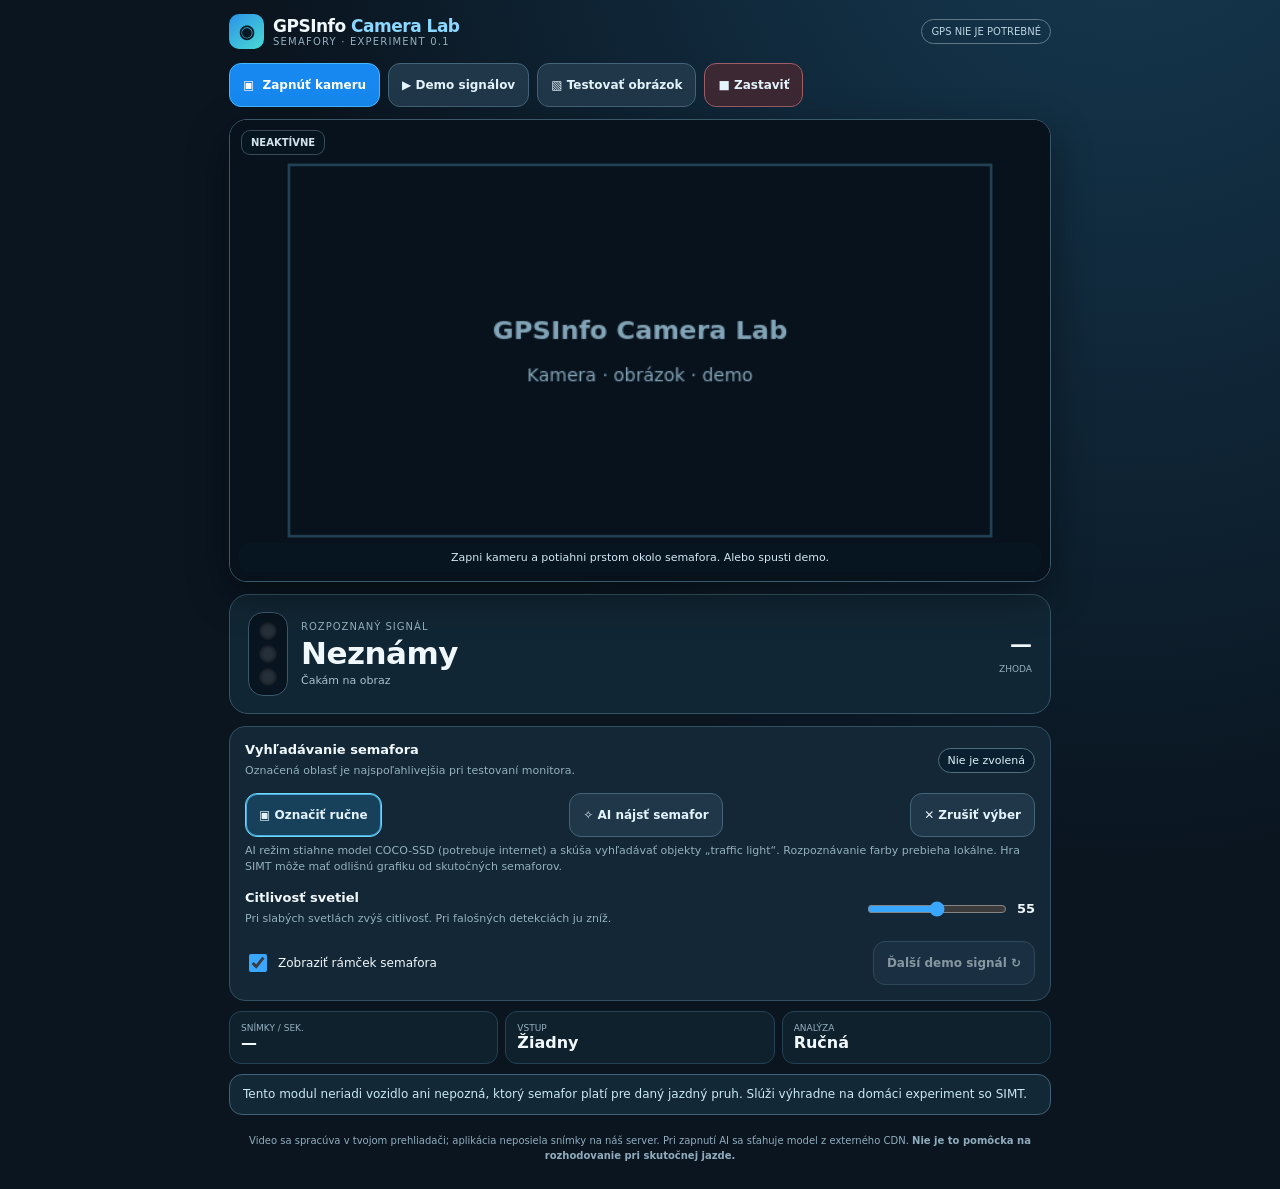
==== camera-lab.html @ 7a63425c "Add files via upload" ====
<!doctype html>
<html lang="sk">
<head>
<meta charset="utf-8">
<meta name="viewport" content="width=device-width,initial-scale=1,viewport-fit=cover">
<meta name="theme-color" content="#0a1520">
<meta name="description" content="GPSInfo Camera Lab 0.1 — experimentálne rozpoznávanie svetelných signálov zo SIMT bez GPS.">
<title>GPSInfo · Camera Lab 0.1</title>
<style>
:root{font-family:Inter,system-ui,-apple-system,"Segoe UI",Roboto,sans-serif;color-scheme:dark;--bg:#0a1520;--card:#142736;--border:#315061;--muted:#94b0be;--text:#f0f8fc;--blue:#3aa7ff;--safe:#58d29b}
*{box-sizing:border-box}body{margin:0;color:var(--text);background:radial-gradient(ellipse at 88% -25%,#173e58,transparent 55%),var(--bg)}button,select,input{font:inherit}button{cursor:pointer}button:disabled{cursor:not-allowed;opacity:.55}button:focus-visible,input:focus-visible,select:focus-visible{outline:3px solid #6cdeed;outline-offset:3px}button:active{transform:scale(.99)}[hidden]{display:none!important}
.app{max-width:850px;margin:auto;padding:14px 14px calc(26px + env(safe-area-inset-bottom))}header{display:flex;align-items:center;justify-content:space-between;gap:10px;margin-bottom:14px}.brand{display:flex;align-items:center;gap:9px}.logo{display:grid;place-items:center;width:35px;height:35px;border-radius:10px;background:linear-gradient(140deg,#2b93e9,#49dbd3);color:#031822;font-weight:1000;font-size:18px}.brand strong{font-size:17px;letter-spacing:-.5px}.brand small{display:block;color:var(--muted);font-size:10px;letter-spacing:1.2px}.tag{border-radius:50px;border:1px solid #607888;padding:6px 9px;font-size:10px;color:#b9d4df;white-space:nowrap}
.controls{display:flex;gap:8px;flex-wrap:wrap;margin-bottom:12px}.btn{border-radius:12px;padding:11px 13px;min-height:44px;color:#e3f3fb;border:1px solid #446479;background:#20374a;font-weight:700;font-size:12px}.btn.main{background:#1688ef;border-color:#43b9ff;color:white}.btn.danger{border-color:#9e5d67;background:#3c2833}.btn.active{border-color:#6cdaff;box-shadow:0 0 0 1px #4cacdf inset;background:#17405b}.btn .mark{margin-right:4px}.file-upload{display:none}
.viewport{position:relative;overflow:hidden;background:#081018;border:1px solid #3c596a;border-radius:18px;box-shadow:0 14px 40px #0006;touch-action:none;user-select:none}.viewport canvas{display:block;width:100%;height:auto;aspect-ratio:16/9;touch-action:none}.scanbadge{position:absolute;left:11px;top:10px;background:#081722c9;border:1px solid #7f9cab66;border-radius:9px;padding:6px 9px;color:#d2e3ed;font-weight:700;font-size:10px;pointer-events:none}.viewport-tip{position:absolute;bottom:9px;left:9px;right:9px;text-align:center;background:#071621d6;color:#d4e7f4;font-size:11px;padding:8px;border-radius:9px;pointer-events:none}
.signal{display:flex;align-items:center;justify-content:space-between;gap:14px;background:#112634;border:1px solid #375466;border-radius:19px;padding:17px 18px;margin:12px 0}.signal-left{display:flex;gap:13px;align-items:center;min-width:0}.signal-icon{display:flex;flex-direction:column;gap:5px;padding:9px 10px;border-radius:15px;background:#08141f;border:1px solid #3c586c}.bulb{display:block;width:18px;height:18px;border-radius:50%;background:#26303a;box-shadow:inset 0 0 4px #03070d}.bulb.red.on{background:#fe565a;box-shadow:0 0 17px #ef4545}.bulb.yellow.on{background:#ffca4a;box-shadow:0 0 17px #ffcc45}.bulb.green.on{background:#54e6a3;box-shadow:0 0 17px #43e2a3}.signal-heading{color:var(--muted);font-size:10px;text-transform:uppercase;letter-spacing:1px}.signal-name{font-weight:900;font-size:clamp(20px,5vw,31px);letter-spacing:-.5px;line-height:1.1;margin:4px 0}.signal-sub{font-size:11px;color:#a6c1cd}.confidence{min-width:75px;text-align:right;font-variant-numeric:tabular-nums}.confidence strong{font-size:22px;display:block}.confidence small{font-size:9px;color:var(--muted);text-transform:uppercase}
.settings{background:var(--card);border:1px solid var(--border);padding:15px;border-radius:16px;margin-top:11px}.row{display:flex;align-items:center;justify-content:space-between;gap:14px}.row +.row{margin-top:14px}.title{font-weight:800;font-size:13px}.hint{color:var(--muted);font-size:11px;line-height:1.45;margin:6px 0 0}.range{width:140px;accent-color:var(--blue)}.pill{display:inline-flex;align-items:center;gap:7px;border-radius:100px;padding:5px 9px;border:1px solid #516f7b;color:#dceff7;background:#0a2030;font-size:11px}.dot{width:8px;height:8px;border-radius:50%;background:#7f90a1}.dot.on{background:#66dfa7}.metrics{display:grid;grid-template-columns:repeat(3,1fr);gap:7px;margin-top:10px}.metric{background:#10212e;border:1px solid #244254;border-radius:12px;padding:11px}.metric small{font-size:9px;color:var(--muted);display:block}.metric strong{font-size:16px;font-variant-numeric:tabular-nums}
.message{background:#132837;border:1px solid #456176;border-radius:13px;padding:11px 13px;color:#c9e7f5;font-size:12px;line-height:1.45;margin-top:10px}.message.warn{border-color:#9a8262;background:#342b23;color:#ffe6b6}.message.error{border-color:#b27777;background:#422a2d;color:#ffd4d4}.footer{color:#91adbd;text-align:center;font-size:10px;margin:18px 0 0;line-height:1.5}code{background:#1b3848;padding:1px 5px;border-radius:4px}.switch{display:flex;align-items:center;gap:8px;font-size:12px}.switch input{accent-color:var(--blue);width:18px;height:18px}
@media(max-width:490px){.app{padding:10px 9px 32px}.tag{font-size:9px}.btn{padding:9px 10px;font-size:11px;flex:1 1 auto}.controls{gap:6px}.signal{padding:13px}.signal-icon{gap:4px;padding:8px}.bulb{width:16px;height:16px}.confidence{min-width:57px}.confidence strong{font-size:20px}.metrics{gap:5px}.metric{padding:9px}.metric strong{font-size:14px}}
</style>
</head>
<body>
<main class="app">
<header><div class="brand"><span class="logo">◉</span><div><strong>GPSInfo <span style="color:#8bd7ff">Camera Lab</span></strong><small>SEMAFORY · EXPERIMENT 0.1</small></div></div><span class="tag">GPS NIE JE POTREBNÉ</span></header>
<div class="controls" aria-label="Zdroj obrazu">
<button class="btn main" id="startCam" type="button"><span class="mark">▣</span> Zapnúť kameru</button>
<button class="btn" id="demoBtn" type="button">▶ Demo signálov</button>
<button class="btn" id="openImage" type="button">▧ Testovať obrázok</button>
<input id="fileInput" class="file-upload" type="file" accept="image/png,image/jpeg,image/webp" aria-label="Vybrať obrázok zo SIMT">
<button class="btn danger" id="stopBtn" type="button">■ Zastaviť</button>
</div>
<div class="viewport" id="view"><canvas id="frame" width="640" height="360" aria-label="Obraz s označenou oblasťou semafora"></canvas><div class="scanbadge" id="sourceLabel">NEAKTÍVNE</div><div class="viewport-tip" id="viewportTip">Zapni kameru a potiahni prstom okolo semafora. Alebo spusti demo.</div></div>
<video id="video" autoplay playsinline muted hidden></video>
<canvas id="raw" width="640" height="360" hidden></canvas>
<div class="signal" role="status" aria-live="polite"><div class="signal-left"><div class="signal-icon" aria-hidden="true"><span class="bulb red" id="lampRed"></span><span class="bulb yellow" id="lampYellow"></span><span class="bulb green" id="lampGreen"></span></div><div><div class="signal-heading">Rozpoznaný signál</div><div class="signal-name" id="signalName">Neznámy</div><div class="signal-sub" id="signalDetail">Čakám na obraz</div></div></div><div class="confidence"><strong id="confidence">—</strong><small>zhoda</small></div></div>
<div class="settings">
<div class="row"><div><div class="title">Vyhľadávanie semafora</div><div class="hint">Označená oblasť je najspoľahlivejšia pri testovaní monitora.</div></div><span class="pill" id="roiIndicator">Nie je zvolená</span></div>
<div class="row" style="flex-wrap:wrap"><button class="btn active" type="button" id="manualBtn">▣ Označiť ručne</button><button class="btn" type="button" id="autoBtn">✧ AI nájsť semafor</button><button class="btn" type="button" id="clearBtn">✕ Zrušiť výber</button></div>
<p class="hint">AI režim stiahne model COCO-SSD (potrebuje internet) a skúša vyhľadávať objekty „traffic light“. Rozpoznávanie farby prebieha lokálne. Hra SIMT môže mať odlišnú grafiku od skutočných semaforov.</p>
<div class="row" style="margin-top:15px"><div><div class="title">Citlivosť svetiel</div><div class="hint">Pri slabých svetlách zvýš citlivosť. Pri falošných detekciách ju zníž.</div></div><div style="display:flex;align-items:center;gap:8px"><input class="range" id="sensitivity" type="range" min="20" max="90" step="5" value="55"><strong id="sensitivityValue" style="font-size:13px">55</strong></div></div>
<div class="row"><label class="switch"><input type="checkbox" id="showOverlay" checked> Zobraziť rámček semafora</label><button class="btn" id="demoNext" type="button" disabled>Ďalší demo signál ↻</button></div>
</div>
<div class="metrics"><div class="metric"><small>SNÍMKY / SEK.</small><strong id="fps">—</strong></div><div class="metric"><small>VSTUP</small><strong id="inputMode">Žiadny</strong></div><div class="metric"><small>ANALÝZA</small><strong id="analysisMode">Ručná</strong></div></div>
<div class="message" id="message" role="status">Tento modul neriadi vozidlo ani nepozná, ktorý semafor platí pre daný jazdný pruh. Slúži výhradne na domáci experiment so SIMT.</div>
<div class="footer">Video sa spracúva v tvojom prehliadači; aplikácia neposiela snímky na náš server. Pri zapnutí AI sa sťahuje model z externého CDN. <strong>Nie je to pomôcka na rozhodovanie pri skutočnej jazde.</strong></div>
</main>
<script>
'use strict';
// GPSInfo Camera Lab 0.1.0 — experiment bez GPS, zvukových a jazdných pokynov.
// Všetka analýza pixelov sa vykonáva na tomto zariadení.
const $=id=>document.getElementById(id),W=640,H=360;
const canvas=$('frame'),ctx=canvas.getContext('2d',{willReadFrequently:false});
const raw=$('raw'),rawCtx=raw.getContext('2d',{willReadFrequently:true});
const state={source:'off',stream:null,image:null,mode:'manual',roi:null,drag:null,sensitivity:55,overlay:true,signal:'unknown',conf:0,candidateHistory:[],lastFrame:0,frames:0,fpsTime:0,fps:0,demoIndex:0,demoSince:0,lastAi:0,aiBusy:false,model:null,aiLoading:false,aiMisses:0};
const colors={red:'#ff5d66',yellow:'#ffd15a',green:'#59e6a1',unknown:'#a1b6c6'};
function alertMsg(message,type='normal'){$('message').textContent=message;$('message').className='message '+(type==='normal'?'':type);}
function clamp(n,a,b){return Math.max(a,Math.min(b,n));}
function normalizedRect(r){const x=clamp(r.x,0,1),y=clamp(r.y,0,1);return {x,y,w:clamp(r.w,0,1-x),h:clamp(r.h,0,1-y)};}
function resetSignal(){state.signal='unknown';state.conf=0;state.candidateHistory=[];renderSignal('unknown',0,'Čakám na stabilný signál');}
function renderSignal(value,confidence,detail){const names={red:'ČERVENÁ',yellow:'ŽLTÁ',green:'ZELENÁ',unknown:'Neznámy'}; $('signalName').textContent=names[value];$('signalName').style.color=colors[value];$('confidence').textContent=value==='unknown'?'—':Math.round(confidence*100)+' %';$('signalDetail').textContent=detail;for(const c of ['Red','Yellow','Green'])$('lamp'+c).classList.toggle('on',c.toLowerCase()===value);}
function setRoi(roi){state.roi=roi?normalizedRect(roi):null;state.candidateHistory=[];$('roiIndicator').textContent=state.roi?'Oblasť vybraná':'Nie je zvolená';if(!state.roi)resetSignal();}
function setMode(mode){state.mode=mode;$('manualBtn').classList.toggle('active',mode==='manual');$('autoBtn').classList.toggle('active',mode==='auto');$('analysisMode').textContent=mode==='auto'?'AI + farba':'Ručná';}
function stopMedia(){if(state.stream){for(const t of state.stream.getTracks())t.stop();state.stream=null;}const v=$('video');v.pause();v.srcObject=null;state.image?.close?.();state.image=null;}
function stopAll(){stopMedia();state.source='off';state.lastFrame=0;$('inputMode').textContent='Žiadny';$('sourceLabel').textContent='NEAKTÍVNE';$('demoNext').disabled=true;$('viewportTip').hidden=false;rawCtx.clearRect(0,0,W,H);ctx.clearRect(0,0,W,H);drawIdle();resetSignal();alertMsg('Kamera je vypnutá. Môžeš spustiť demo, vybrať obrázok alebo zapnúť kameru.');}
function drawIdle(){ctx.fillStyle='#08121c';ctx.fillRect(0,0,W,H);ctx.strokeStyle='#234155';ctx.lineWidth=2;ctx.strokeRect(46,35,W-92,H-70);ctx.fillStyle='#83a5b8';ctx.font='bold 20px system-ui';ctx.textAlign='center';ctx.fillText('GPSInfo Camera Lab',W/2,H/2-9);ctx.font='14px system-ui';ctx.fillText('Kamera · obrázok · demo',W/2,H/2+24);ctx.textAlign='start';}
async function startCamera(){stopMedia();state.source='off';resetSignal();if(!navigator.mediaDevices?.getUserMedia){alertMsg('Kamera vyžaduje zabezpečenú HTTPS stránku v podporovanom prehliadači.','error');return;}alertMsg('Žiadam o prístup k zadnej kamere…');try{const stream=await navigator.mediaDevices.getUserMedia({audio:false,video:{facingMode:{ideal:'environment'},width:{ideal:1280},height:{ideal:720},frameRate:{ideal:20,max:30}}});state.stream=stream;const v=$('video');v.srcObject=stream;await v.play();state.source='camera';state.lastFrame=0;$('sourceLabel').textContent='ŽIVÁ KAMERA';$('inputMode').textContent='Kamera';$('demoNext').disabled=true;$('viewportTip').hidden=false;alertMsg('Kamera beží. Potiahni prstom po obraze a označ celý semafor. Pre automatiku stlač „AI nájsť semafor“.');}catch(err){stopMedia();state.source='off';const e=err?.name||'';alertMsg(e==='NotAllowedError'?'Prístup ku kamere bol zamietnutý. Povoľ ho v Chrome.':e==='NotFoundError'?'Kamera sa nenašla.':`Kameru sa nepodarilo zapnúť: ${err?.message||e}`,'error');}}
function startDemo(){stopMedia();state.source='demo';state.demoIndex=0;state.demoSince=performance.now();state.lastFrame=0;$('sourceLabel').textContent='DEMO · SIMULÁCIA';$('inputMode').textContent='Demo';$('demoNext').disabled=false;$('viewportTip').hidden=true;setMode('manual');setRoi({x:297/W,y:85/H,w:65/W,h:160/H});alertMsg('Demo strieda červenú, žltú a zelenú. Toto nie je video zo SIMT – najprv tým overíme algoritmus.');}
function demoNext(){state.demoIndex=(state.demoIndex+1)%3;state.demoSince=performance.now();state.candidateHistory=[];}
function drawDemoScene(g,t){const grad=g.createLinearGradient(0,0,0,H);grad.addColorStop(0,'#28394f');grad.addColorStop(1,'#111e2b');g.fillStyle=grad;g.fillRect(0,0,W,H);
 g.fillStyle='#303c48';g.fillRect(0,240,W,120);g.fillStyle='#19232d';g.fillRect(0,257,W,103);g.fillStyle='#777f88';for(let x=0;x<W;x+=120)g.fillRect(x,304,62,3);
 for(const [x,y,w,h] of [[22,100,100,142],[133,70,72,175],[439,85,80,167],[536,114,80,138]]){g.fillStyle='#1b2b39';g.fillRect(x,y,w,h);g.fillStyle='#4d6173';for(let xx=x+13;xx<x+w-7;xx+=24)for(let yy=y+18;yy<y+h-9;yy+=28)g.fillRect(xx,yy,11,12);}
 g.fillStyle='#5a6977';g.fillRect(328,235,7,61);g.fillStyle='#121921';g.fillRect(296,82,67,160);g.fillStyle='#36414d';g.fillRect(301,88,57,150);g.fillStyle='#10161d';g.fillRect(306,93,47,141);g.strokeStyle='#7e8c9b';g.lineWidth=2;g.strokeRect(298,85,63,157);
 const selected=['red','yellow','green'][state.demoIndex];const lamps=[['red',111,'#ff414b'],['yellow',160,'#ffcd42'],['green',211,'#3be68b']];
 for(const [c,y,color] of lamps){g.beginPath();g.arc(329,y,20,0,Math.PI*2);g.fillStyle='#0c1419';g.fill();g.beginPath();g.arc(329,y,14,0,Math.PI*2);g.fillStyle=c===selected?color:'#27313a';g.fill();if(c===selected){g.shadowColor=color;g.shadowBlur=22;g.beginPath();g.arc(329,y,9,0,Math.PI*2);g.fillStyle=color;g.fill();g.shadowBlur=0;}}
 g.textAlign='left';g.font='bold 13px system-ui';g.fillStyle='#b5d2e4';g.fillText('VIRTUÁLNA KRIŽOVATKA · TEST',18,28);g.font='12px system-ui';g.fillStyle='#acc0d1';g.fillText('ČERVENÁ → ŽLTÁ → ZELENÁ',18,49);}
function drawCover(g,src,sw,sh){const scale=Math.max(W/sw,H/sh),cropW=W/scale,cropH=H/scale;g.drawImage(src,(sw-cropW)/2,(sh-cropH)/2,cropW,cropH,0,0,W,H);}
function frameSource(now){rawCtx.clearRect(0,0,W,H);if(state.source==='demo'){if(now-state.demoSince>=3400)demoNext();drawDemoScene(rawCtx,now);return true;}if(state.source==='camera'){const v=$('video');if(v.readyState<2||!v.videoWidth)return false;drawCover(rawCtx,v,v.videoWidth,v.videoHeight);return true;}if(state.source==='image'&&state.image){drawCover(rawCtx,state.image,state.image.width,state.image.height);return true;}return false;}
// Pure image-signal classifier. Results are experimental: it does NOT identify which lane owns a signal.
function analyzeTrafficLight(imageData,rect,sensitivity=55){if(!rect)return {signal:'unknown',confidence:0,scores:[0,0,0],reason:'Bez oblasti'};const w=imageData.width,h=imageData.height,d=imageData.data;
 const x0=clamp(Math.round(rect.x*w),0,w-1),y0=clamp(Math.round(rect.y*h),0,h-1),x1=clamp(Math.round((rect.x+rect.w)*w),x0+1,w),y1=clamp(Math.round((rect.y+rect.h)*h),y0+1,h);
 const rw=x1-x0,rh=y1-y0;if(rw<10||rh<20)return {signal:'unknown',confidence:0,scores:[0,0,0],reason:'Príliš malý výber'};
 const minBright=clamp(158-(sensitivity-55)*.9,100,200),scores=[0,0,0];
 // Vertical position serves as weak evidence: top red, middle amber, bottom green.
 for(let y=y0;y<y1;y+=1){const yy=(y-y0)/rh;for(let x=x0;x<x1;x+=1){const xx=(x-x0)/rw;if(xx<.12||xx>.88)continue;const j=(y*w+x)*4,r=d[j],g=d[j+1],b=d[j+2],max=Math.max(r,g,b),min=Math.min(r,g,b);if(max<minBright||max-min<50)continue;
 const isRed=r>g*1.44&&r>b*1.45&&r>minBright;
 const isYellow=r>minBright&&g>minBright*.69&&r>b*1.5&&g>b*1.45&&r>g*.88;
 const isGreen=g>minBright*.8&&g>r*1.24&&g>b*1.14;
 if(isRed&&yy<.46)scores[0]+=1;
 else if(isYellow&&yy>.20&&yy<.79)scores[1]+=1;
 else if(isGreen&&yy>.51)scores[2]+=1;
 }}
 const ordered=scores.map((n,i)=>({n,i})).sort((a,b)=>b.n-a.n),first=ordered[0],other=ordered[1];
 const minHits=Math.max(7,Math.floor(rw*rh*.0014));
 if(first.n<minHits||first.n<other.n*1.25+3)return {signal:'unknown',confidence:0,scores,reason:'Nedostatočne jasný signál'};
 const strength=clamp(first.n/(Math.max(16,rw*rh*.028)),0,1),margin=clamp((first.n-other.n)/Math.max(1,first.n),0,1);
 const confidence=clamp(.28+.4*strength+.32*margin,.3,.99);
 return {signal:['red','yellow','green'][first.i],confidence,scores,reason:'Farebné pixely v polohe svetla'};
}
function stableSignal(result){state.candidateHistory.push(result.signal);if(state.candidateHistory.length>5)state.candidateHistory.shift();const counts={red:0,yellow:0,green:0,unknown:0};for(const s of state.candidateHistory)counts[s]++;const winner=Object.entries(counts).sort((a,b)=>b[1]-a[1])[0];if(winner[0]!=='unknown'&&winner[1]>=3){state.signal=winner[0];state.conf=result.signal===state.signal?result.confidence:Math.max(.45,state.conf*.9);return {value:state.signal,confidence:state.conf,detail:'Stabilné meranie · '+winner[1]+'/'+state.candidateHistory.length+' snímok'};}if(counts.unknown>=3||state.candidateHistory.length>=5){state.signal='unknown';return {value:'unknown',confidence:0,detail:result.reason};}return {value:'unknown',confidence:0,detail:'Overujem signál…'};}
function drawOutline(){if(!state.overlay)return;const r=state.drag?state.drag:state.roi;if(!r)return;const rect=normalizedRect(r);if(rect.w<.001||rect.h<.001)return;ctx.save();ctx.lineWidth=3;ctx.strokeStyle=state.mode==='auto'?'#f5c66d':'#52caff';ctx.setLineDash([10,6]);ctx.strokeRect(rect.x*W,rect.y*H,rect.w*W,rect.h*H);ctx.fillStyle='#2dbbff18';ctx.fillRect(rect.x*W,rect.y*H,rect.w*W,rect.h*H);ctx.setLineDash([]);ctx.font='bold 12px system-ui';ctx.fillStyle='#e0f5ff';ctx.fillText(state.mode==='auto'?'AI SEMAFOR':'VYBRANÝ SEMAFOR',rect.x*W+4,Math.max(15,rect.y*H-8));ctx.restore();}
function updateFps(now){state.frames++;if(!state.fpsTime)state.fpsTime=now;if(now-state.fpsTime>1500){state.fps=state.frames*1000/(now-state.fpsTime);$('fps').textContent=state.fps.toFixed(1);state.frames=0;state.fpsTime=now;}}
function tick(now){requestAnimationFrame(tick);if(now-state.lastFrame<210)return;state.lastFrame=now;
 if(!frameSource(now))return;ctx.clearRect(0,0,W,H);ctx.drawImage(raw,0,0,W,H);
 if(state.source==='camera'||state.source==='image'||state.source==='demo'){
 if(state.mode==='auto'&&state.model&&!state.aiBusy&&state.source!=='demo'&&now-state.lastAi>1700)runAi(now);
 if(state.roi){const im=rawCtx.getImageData(0,0,W,H),result=analyzeTrafficLight(im,state.roi,state.sensitivity),st=stableSignal(result);renderSignal(st.value,st.confidence,st.detail);}else renderSignal('unknown',0,'Potiahni prstom okolo semafora');
 drawOutline();updateFps(now);
 }}
function pointerPos(event){const bound=canvas.getBoundingClientRect();return {x:clamp((event.clientX-bound.left)/bound.width,0,1),y:clamp((event.clientY-bound.top)/bound.height,0,1)};}
canvas.addEventListener('pointerdown',e=>{if(state.source==='off')return;setMode('manual');const p=pointerPos(e);state.drag={x:p.x,y:p.y,w:0,h:0};canvas.setPointerCapture(e.pointerId);});
canvas.addEventListener('pointermove',e=>{if(!state.drag)return;const p=pointerPos(e),anchor=state.drag._anchor||{x:state.drag.x,y:state.drag.y};state.drag={x:Math.min(anchor.x,p.x),y:Math.min(anchor.y,p.y),w:Math.abs(p.x-anchor.x),h:Math.abs(p.y-anchor.y),_anchor:anchor};});
canvas.addEventListener('pointerup',e=>{if(!state.drag)return;const p=pointerPos(e),a=state.drag._anchor||{x:state.drag.x,y:state.drag.y},rect={x:Math.min(a.x,p.x),y:Math.min(a.y,p.y),w:Math.abs(p.x-a.x),h:Math.abs(p.y-a.y)};state.drag=null;if(rect.w<.02||rect.h<.04){alertMsg('Označ celý semafor potiahnutím prsta – nie iba ťuknutím.','warn');return;}setRoi(rect);$('viewportTip').hidden=true;alertMsg('Oblasť semafora je vybraná. Rozpoznávam farbu a overujem ju na viacerých snímkach.');});
canvas.addEventListener('pointercancel',()=>state.drag=null);
function loadScript(src){return new Promise((resolve,reject)=>{const el=document.createElement('script');el.src=src;el.async=true;el.onload=resolve;el.onerror=()=>reject(new Error('Nedostupná knižnica: '+src));document.head.append(el);});}
async function enableAi(){if(state.source==='off'){alertMsg('Najprv zapni kameru alebo načítaj obrázok.','warn');return;}if(state.source==='demo'){alertMsg('V syntetickom deme testuj ručný výber. AI je určená pre kameru a obrázky.','warn');return;}setMode('auto');if(state.model){alertMsg('AI je aktívna. Hľadám semafor v obraze…');return;}if(state.aiLoading)return;state.aiLoading=true;$('autoBtn').disabled=true;alertMsg('Sťahujem AI model (vyžaduje internet). Prvé načítanie môže trvať dlhšie…');try{if(!window.tf)await loadScript('https://cdn.jsdelivr.net/npm/@tensorflow/tfjs@4.22.0/dist/tf.min.js');if(!window.cocoSsd)await loadScript('https://cdn.jsdelivr.net/npm/@tensorflow-models/coco-ssd@2.2.3/dist/coco-ssd.min.js');await tf.ready();state.model=await cocoSsd.load({base:'lite_mobilenet_v2'});state.aiMisses=0;state.lastAi=0;alertMsg('AI model je pripravený. Detekcia semafora nemusí pri hre SIMT fungovať; vtedy ho označ ručne.');}catch(err){setMode('manual');alertMsg('AI model sa nepodarilo načítať: '+err.message+'. Ručné označenie funguje aj bez neho.','warn');}finally{state.aiLoading=false;$('autoBtn').disabled=false;}}
async function runAi(now){state.lastAi=now;if(state.aiBusy||!state.model)return;state.aiBusy=true;try{const results=await state.model.detect(raw,8,.35);if(state.mode!=='auto')return;const objects=results.filter(v=>v.class==='traffic light').sort((a,b)=>b.score-a.score);if(objects.length){const b=objects[0].bbox;setRoi({x:clamp((b[0]-b[2]*.08)/W,0,1),y:clamp((b[1]-b[3]*.06)/H,0,1),w:clamp(b[2]*1.16/W,.02,1),h:clamp(b[3]*1.12/H,.03,1)});state.aiMisses=0;$('viewportTip').hidden=true;}else{state.aiMisses++;if(state.aiMisses>=3){setRoi(null);$('viewportTip').textContent='AI semafor nezachytila. Potiahni prstom okolo neho.';$('viewportTip').hidden=false;}}}catch(err){console.warn('AI detection:',err);alertMsg('Rozpoznávanie modelom zlyhalo: '+err.message,'warn');setMode('manual');}finally{state.aiBusy=false;}}
$('startCam').addEventListener('click',startCamera);
$('demoBtn').addEventListener('click',startDemo);
$('stopBtn').addEventListener('click',stopAll);
$('demoNext').addEventListener('click',demoNext);
$('openImage').addEventListener('click',()=>$('fileInput').click());
$('fileInput').addEventListener('change',async e=>{const f=e.target.files?.[0];e.target.value='';if(!f)return;if(f.size>12*1024*1024){alertMsg('Obrázok musí mať maximálne 12 MB.','warn');return;}try{const img=await createImageBitmap(f);stopMedia();state.image=img;state.source='image';state.lastFrame=0;$('sourceLabel').textContent='OBRÁZOK ZO SÚBORU';$('inputMode').textContent='Obrázok';$('demoNext').disabled=true;$('viewportTip').hidden=false;setRoi(null);alertMsg('Obrázok je načítaný. Potiahni prstom okolo semafora.');}catch(err){alertMsg('Obrázok sa nepodarilo otvoriť: '+err.message,'error');}});
$('manualBtn').addEventListener('click',()=>{setMode('manual');alertMsg('Ručný režim. V obraze vyznač semafor potiahnutím prsta.');});
$('autoBtn').addEventListener('click',enableAi);
$('clearBtn').addEventListener('click',()=>{setMode('manual');setRoi(null);$('viewportTip').hidden=false;alertMsg('Výber zrušený. Označ ďalší semafor.');});
$('sensitivity').addEventListener('input',e=>{state.sensitivity=Number(e.target.value);$('sensitivityValue').textContent=String(state.sensitivity);state.candidateHistory=[];});
$('showOverlay').addEventListener('change',e=>state.overlay=e.target.checked);
document.addEventListener('visibilitychange',()=>{if(document.hidden&&state.source==='camera')renderSignal('unknown',0,'Obraz na pozadí nemusí byť dostupný');});
window.addEventListener('pagehide',stopMedia);
drawIdle();requestAnimationFrame(tick);
// Exposed only for locally reproducible regression tests; no data leaves this page.
window.CameraLabTest={analyzeTrafficLight,stableSignal,drawDemoScene,get state(){return state;}};
</script>
</body>
</html>
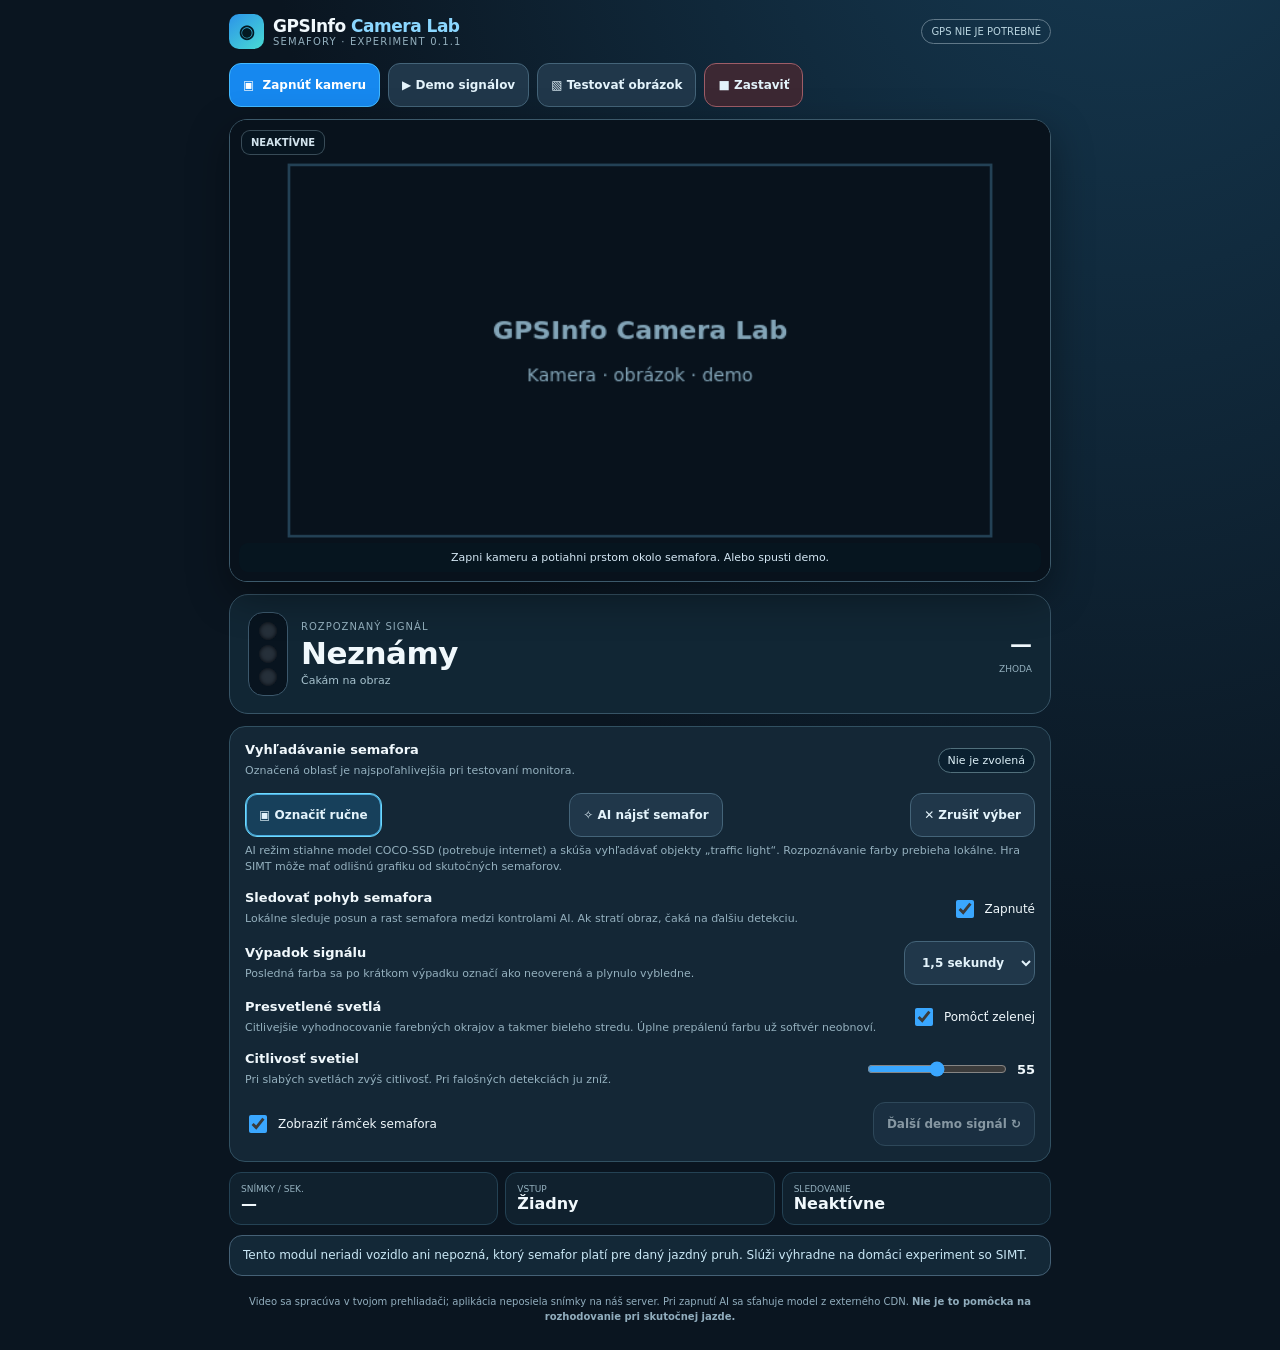
==== commit 5b808f8d: "Add files via upload" ====
--- a/camera-lab.html
+++ b/camera-lab.html
@@ -4,23 +4,23 @@
 <meta charset="utf-8">
 <meta name="viewport" content="width=device-width,initial-scale=1,viewport-fit=cover">
 <meta name="theme-color" content="#0a1520">
-<meta name="description" content="GPSInfo Camera Lab 0.1 — experimentálne rozpoznávanie svetelných signálov zo SIMT bez GPS.">
-<title>GPSInfo · Camera Lab 0.1</title>
+<meta name="description" content="GPSInfo Camera Lab 0.1.1 — experimentálne rozpoznávanie svetelných signálov zo SIMT bez GPS.">
+<title>GPSInfo · Camera Lab 0.1.1</title>
 <style>
 :root{font-family:Inter,system-ui,-apple-system,"Segoe UI",Roboto,sans-serif;color-scheme:dark;--bg:#0a1520;--card:#142736;--border:#315061;--muted:#94b0be;--text:#f0f8fc;--blue:#3aa7ff;--safe:#58d29b}
 *{box-sizing:border-box}body{margin:0;color:var(--text);background:radial-gradient(ellipse at 88% -25%,#173e58,transparent 55%),var(--bg)}button,select,input{font:inherit}button{cursor:pointer}button:disabled{cursor:not-allowed;opacity:.55}button:focus-visible,input:focus-visible,select:focus-visible{outline:3px solid #6cdeed;outline-offset:3px}button:active{transform:scale(.99)}[hidden]{display:none!important}
 .app{max-width:850px;margin:auto;padding:14px 14px calc(26px + env(safe-area-inset-bottom))}header{display:flex;align-items:center;justify-content:space-between;gap:10px;margin-bottom:14px}.brand{display:flex;align-items:center;gap:9px}.logo{display:grid;place-items:center;width:35px;height:35px;border-radius:10px;background:linear-gradient(140deg,#2b93e9,#49dbd3);color:#031822;font-weight:1000;font-size:18px}.brand strong{font-size:17px;letter-spacing:-.5px}.brand small{display:block;color:var(--muted);font-size:10px;letter-spacing:1.2px}.tag{border-radius:50px;border:1px solid #607888;padding:6px 9px;font-size:10px;color:#b9d4df;white-space:nowrap}
 .controls{display:flex;gap:8px;flex-wrap:wrap;margin-bottom:12px}.btn{border-radius:12px;padding:11px 13px;min-height:44px;color:#e3f3fb;border:1px solid #446479;background:#20374a;font-weight:700;font-size:12px}.btn.main{background:#1688ef;border-color:#43b9ff;color:white}.btn.danger{border-color:#9e5d67;background:#3c2833}.btn.active{border-color:#6cdaff;box-shadow:0 0 0 1px #4cacdf inset;background:#17405b}.btn .mark{margin-right:4px}.file-upload{display:none}
 .viewport{position:relative;overflow:hidden;background:#081018;border:1px solid #3c596a;border-radius:18px;box-shadow:0 14px 40px #0006;touch-action:none;user-select:none}.viewport canvas{display:block;width:100%;height:auto;aspect-ratio:16/9;touch-action:none}.scanbadge{position:absolute;left:11px;top:10px;background:#081722c9;border:1px solid #7f9cab66;border-radius:9px;padding:6px 9px;color:#d2e3ed;font-weight:700;font-size:10px;pointer-events:none}.viewport-tip{position:absolute;bottom:9px;left:9px;right:9px;text-align:center;background:#071621d6;color:#d4e7f4;font-size:11px;padding:8px;border-radius:9px;pointer-events:none}
-.signal{display:flex;align-items:center;justify-content:space-between;gap:14px;background:#112634;border:1px solid #375466;border-radius:19px;padding:17px 18px;margin:12px 0}.signal-left{display:flex;gap:13px;align-items:center;min-width:0}.signal-icon{display:flex;flex-direction:column;gap:5px;padding:9px 10px;border-radius:15px;background:#08141f;border:1px solid #3c586c}.bulb{display:block;width:18px;height:18px;border-radius:50%;background:#26303a;box-shadow:inset 0 0 4px #03070d}.bulb.red.on{background:#fe565a;box-shadow:0 0 17px #ef4545}.bulb.yellow.on{background:#ffca4a;box-shadow:0 0 17px #ffcc45}.bulb.green.on{background:#54e6a3;box-shadow:0 0 17px #43e2a3}.signal-heading{color:var(--muted);font-size:10px;text-transform:uppercase;letter-spacing:1px}.signal-name{font-weight:900;font-size:clamp(20px,5vw,31px);letter-spacing:-.5px;line-height:1.1;margin:4px 0}.signal-sub{font-size:11px;color:#a6c1cd}.confidence{min-width:75px;text-align:right;font-variant-numeric:tabular-nums}.confidence strong{font-size:22px;display:block}.confidence small{font-size:9px;color:var(--muted);text-transform:uppercase}
+.signal{display:flex;align-items:center;justify-content:space-between;gap:14px;background:#112634;border:1px solid #375466;border-radius:19px;padding:17px 18px;margin:12px 0}.signal-left{display:flex;gap:13px;align-items:center;min-width:0}.signal-icon{display:flex;flex-direction:column;gap:5px;padding:9px 10px;border-radius:15px;background:#08141f;border:1px solid #3c586c}.bulb{display:block;width:18px;height:18px;border-radius:50%;background:#26303a;box-shadow:inset 0 0 4px #03070d}.bulb.red.on{background:#fe565a;box-shadow:0 0 17px #ef4545}.bulb.yellow.on{background:#ffca4a;box-shadow:0 0 17px #ffcc45}.bulb.green.on{background:#54e6a3;box-shadow:0 0 17px #43e2a3}.signal-name,.signal-icon,.confidence{transition:opacity .35s ease}.signal-heading{color:var(--muted);font-size:10px;text-transform:uppercase;letter-spacing:1px}.signal-name{font-weight:900;font-size:clamp(20px,5vw,31px);letter-spacing:-.5px;line-height:1.1;margin:4px 0}.signal-sub{font-size:11px;color:#a6c1cd}.confidence{min-width:75px;text-align:right;font-variant-numeric:tabular-nums}.confidence strong{font-size:22px;display:block}.confidence small{font-size:9px;color:var(--muted);text-transform:uppercase}
 .settings{background:var(--card);border:1px solid var(--border);padding:15px;border-radius:16px;margin-top:11px}.row{display:flex;align-items:center;justify-content:space-between;gap:14px}.row +.row{margin-top:14px}.title{font-weight:800;font-size:13px}.hint{color:var(--muted);font-size:11px;line-height:1.45;margin:6px 0 0}.range{width:140px;accent-color:var(--blue)}.pill{display:inline-flex;align-items:center;gap:7px;border-radius:100px;padding:5px 9px;border:1px solid #516f7b;color:#dceff7;background:#0a2030;font-size:11px}.dot{width:8px;height:8px;border-radius:50%;background:#7f90a1}.dot.on{background:#66dfa7}.metrics{display:grid;grid-template-columns:repeat(3,1fr);gap:7px;margin-top:10px}.metric{background:#10212e;border:1px solid #244254;border-radius:12px;padding:11px}.metric small{font-size:9px;color:var(--muted);display:block}.metric strong{font-size:16px;font-variant-numeric:tabular-nums}
-.message{background:#132837;border:1px solid #456176;border-radius:13px;padding:11px 13px;color:#c9e7f5;font-size:12px;line-height:1.45;margin-top:10px}.message.warn{border-color:#9a8262;background:#342b23;color:#ffe6b6}.message.error{border-color:#b27777;background:#422a2d;color:#ffd4d4}.footer{color:#91adbd;text-align:center;font-size:10px;margin:18px 0 0;line-height:1.5}code{background:#1b3848;padding:1px 5px;border-radius:4px}.switch{display:flex;align-items:center;gap:8px;font-size:12px}.switch input{accent-color:var(--blue);width:18px;height:18px}
+.camera-exposure[hidden]{display:none!important}.camera-exposure input{accent-color:var(--blue);width:min(170px,40vw)}.message{background:#132837;border:1px solid #456176;border-radius:13px;padding:11px 13px;color:#c9e7f5;font-size:12px;line-height:1.45;margin-top:10px}.message.warn{border-color:#9a8262;background:#342b23;color:#ffe6b6}.message.error{border-color:#b27777;background:#422a2d;color:#ffd4d4}.footer{color:#91adbd;text-align:center;font-size:10px;margin:18px 0 0;line-height:1.5}code{background:#1b3848;padding:1px 5px;border-radius:4px}.switch{display:flex;align-items:center;gap:8px;font-size:12px}.switch input{accent-color:var(--blue);width:18px;height:18px}
 @media(max-width:490px){.app{padding:10px 9px 32px}.tag{font-size:9px}.btn{padding:9px 10px;font-size:11px;flex:1 1 auto}.controls{gap:6px}.signal{padding:13px}.signal-icon{gap:4px;padding:8px}.bulb{width:16px;height:16px}.confidence{min-width:57px}.confidence strong{font-size:20px}.metrics{gap:5px}.metric{padding:9px}.metric strong{font-size:14px}}
 </style>
 </head>
 <body>
 <main class="app">
-<header><div class="brand"><span class="logo">◉</span><div><strong>GPSInfo <span style="color:#8bd7ff">Camera Lab</span></strong><small>SEMAFORY · EXPERIMENT 0.1</small></div></div><span class="tag">GPS NIE JE POTREBNÉ</span></header>
+<header><div class="brand"><span class="logo">◉</span><div><strong>GPSInfo <span style="color:#8bd7ff">Camera Lab</span></strong><small>SEMAFORY · EXPERIMENT 0.1.1</small></div></div><span class="tag">GPS NIE JE POTREBNÉ</span></header>
 <div class="controls" aria-label="Zdroj obrazu">
 <button class="btn main" id="startCam" type="button"><span class="mark">▣</span> Zapnúť kameru</button>
 <button class="btn" id="demoBtn" type="button">▶ Demo signálov</button>
@@ -36,33 +36,44 @@
 <div class="row"><div><div class="title">Vyhľadávanie semafora</div><div class="hint">Označená oblasť je najspoľahlivejšia pri testovaní monitora.</div></div><span class="pill" id="roiIndicator">Nie je zvolená</span></div>
 <div class="row" style="flex-wrap:wrap"><button class="btn active" type="button" id="manualBtn">▣ Označiť ručne</button><button class="btn" type="button" id="autoBtn">✧ AI nájsť semafor</button><button class="btn" type="button" id="clearBtn">✕ Zrušiť výber</button></div>
 <p class="hint">AI režim stiahne model COCO-SSD (potrebuje internet) a skúša vyhľadávať objekty „traffic light“. Rozpoznávanie farby prebieha lokálne. Hra SIMT môže mať odlišnú grafiku od skutočných semaforov.</p>
+<div class="row" style="margin-top:15px"><div><div class="title">Sledovať pohyb semafora</div><div class="hint">Lokálne sleduje posun a rast semafora medzi kontrolami AI. Ak stratí obraz, čaká na ďalšiu detekciu.</div></div><label class="switch"><input type="checkbox" id="enableTracking" checked> Zapnuté</label></div>
+<div class="row"><div><div class="title">Výpadok signálu</div><div class="hint">Posledná farba sa po krátkom výpadku označí ako neoverená a plynulo vybledne.</div></div><select id="fadeTime" class="btn" aria-label="Doba vyblednutia"><option value="1000">1 sekunda</option><option value="1500" selected>1,5 sekundy</option><option value="2000">2 sekundy</option></select></div>
+<div class="row"><div><div class="title">Presvetlené svetlá</div><div class="hint">Citlivejšie vyhodnocovanie farebných okrajov a takmer bieleho stredu. Úplne prepálenú farbu už softvér neobnoví.</div></div><label class="switch"><input type="checkbox" id="glareMode" checked> Pomôcť zelenej</label></div>
+<div class="row camera-exposure" id="exposureRow" hidden><div><div class="title">Expozícia kamery</div><div class="hint">Hardvérové zníženie expozície, len ak ho podporuje Chrome a fotoaparát.</div></div><div style="display:flex;gap:8px;align-items:center"><input type="range" id="cameraExposure"><strong id="exposureValue" style="font-size:12px">—</strong></div></div>
 <div class="row" style="margin-top:15px"><div><div class="title">Citlivosť svetiel</div><div class="hint">Pri slabých svetlách zvýš citlivosť. Pri falošných detekciách ju zníž.</div></div><div style="display:flex;align-items:center;gap:8px"><input class="range" id="sensitivity" type="range" min="20" max="90" step="5" value="55"><strong id="sensitivityValue" style="font-size:13px">55</strong></div></div>
 <div class="row"><label class="switch"><input type="checkbox" id="showOverlay" checked> Zobraziť rámček semafora</label><button class="btn" id="demoNext" type="button" disabled>Ďalší demo signál ↻</button></div>
 </div>
-<div class="metrics"><div class="metric"><small>SNÍMKY / SEK.</small><strong id="fps">—</strong></div><div class="metric"><small>VSTUP</small><strong id="inputMode">Žiadny</strong></div><div class="metric"><small>ANALÝZA</small><strong id="analysisMode">Ručná</strong></div></div>
+<div class="metrics"><div class="metric"><small>SNÍMKY / SEK.</small><strong id="fps">—</strong></div><div class="metric"><small>VSTUP</small><strong id="inputMode">Žiadny</strong></div><div class="metric"><small>SLEDOVANIE</small><strong id="trackingStatus">Neaktívne</strong></div></div>
 <div class="message" id="message" role="status">Tento modul neriadi vozidlo ani nepozná, ktorý semafor platí pre daný jazdný pruh. Slúži výhradne na domáci experiment so SIMT.</div>
 <div class="footer">Video sa spracúva v tvojom prehliadači; aplikácia neposiela snímky na náš server. Pri zapnutí AI sa sťahuje model z externého CDN. <strong>Nie je to pomôcka na rozhodovanie pri skutočnej jazde.</strong></div>
 </main>
 <script>
 'use strict';
-// GPSInfo Camera Lab 0.1.0 — experiment bez GPS, zvukových a jazdných pokynov.
+// GPSInfo Camera Lab 0.1.1 — experiment bez GPS, zvukových a jazdných pokynov.
 // Všetka analýza pixelov sa vykonáva na tomto zariadení.
 const $=id=>document.getElementById(id),W=640,H=360;
 const canvas=$('frame'),ctx=canvas.getContext('2d',{willReadFrequently:false});
 const raw=$('raw'),rawCtx=raw.getContext('2d',{willReadFrequently:true});
-const state={source:'off',stream:null,image:null,mode:'manual',roi:null,drag:null,sensitivity:55,overlay:true,signal:'unknown',conf:0,candidateHistory:[],lastFrame:0,frames:0,fpsTime:0,fps:0,demoIndex:0,demoSince:0,lastAi:0,aiBusy:false,model:null,aiLoading:false,aiMisses:0};
+const state={source:'off',stream:null,image:null,mode:'manual',roi:null,drag:null,sensitivity:55,overlay:true,trackEnabled:true,glareMode:true,fadeMs:1500,signal:'unknown',conf:0,candidateHistory:[],pendingSignal:'unknown',pendingCount:0,lastConfirmedAt:0,lastFrame:0,frames:0,fpsTime:0,fps:0,demoIndex:0,demoSince:0,lastAi:0,aiBusy:false,model:null,aiLoading:false,aiMisses:0,tracker:null,trackAt:0,aiAt:0,exposureTrack:null};
 const colors={red:'#ff5d66',yellow:'#ffd15a',green:'#59e6a1',unknown:'#a1b6c6'};
 function alertMsg(message,type='normal'){$('message').textContent=message;$('message').className='message '+(type==='normal'?'':type);}
 function clamp(n,a,b){return Math.max(a,Math.min(b,n));}
 function normalizedRect(r){const x=clamp(r.x,0,1),y=clamp(r.y,0,1);return {x,y,w:clamp(r.w,0,1-x),h:clamp(r.h,0,1-y)};}
-function resetSignal(){state.signal='unknown';state.conf=0;state.candidateHistory=[];renderSignal('unknown',0,'Čakám na stabilný signál');}
-function renderSignal(value,confidence,detail){const names={red:'ČERVENÁ',yellow:'ŽLTÁ',green:'ZELENÁ',unknown:'Neznámy'}; $('signalName').textContent=names[value];$('signalName').style.color=colors[value];$('confidence').textContent=value==='unknown'?'—':Math.round(confidence*100)+' %';$('signalDetail').textContent=detail;for(const c of ['Red','Yellow','Green'])$('lamp'+c).classList.toggle('on',c.toLowerCase()===value);}
-function setRoi(roi){state.roi=roi?normalizedRect(roi):null;state.candidateHistory=[];$('roiIndicator').textContent=state.roi?'Oblasť vybraná':'Nie je zvolená';if(!state.roi)resetSignal();}
-function setMode(mode){state.mode=mode;$('manualBtn').classList.toggle('active',mode==='manual');$('autoBtn').classList.toggle('active',mode==='auto');$('analysisMode').textContent=mode==='auto'?'AI + farba':'Ručná';}
-function stopMedia(){if(state.stream){for(const t of state.stream.getTracks())t.stop();state.stream=null;}const v=$('video');v.pause();v.srcObject=null;state.image?.close?.();state.image=null;}
+function resetSignal(){state.signal='unknown';state.conf=0;state.pendingSignal='unknown';state.pendingCount=0;state.lastConfirmedAt=0;state.candidateHistory=[];renderSignal('unknown',0,'Čakám na stabilný signál');}
+function renderSignal(value,confidence,detail,opacity=1){const names={red:'ČERVENÁ',yellow:'ŽLTÁ',green:'ZELENÁ',unknown:'Neznámy'}; $('signalName').textContent=names[value];$('signalName').style.color=colors[value];$('confidence').textContent=value==='unknown'?'—':Math.round(confidence*100)+' %';$('signalDetail').textContent=detail;const alpha=clamp(opacity,0,1);for(const el of [$('signalName'),$('confidence'),document.querySelector('.signal-icon')])el.style.opacity=String(alpha);for(const c of ['Red','Yellow','Green'])$('lamp'+c).classList.toggle('on',c.toLowerCase()===value);}
+function formatTracking(s){$('trackingStatus').textContent=s;}
+function setRoi(roi,{preserve=false,fromAi=false}={}){const old=state.roi;state.roi=roi?normalizedRect(roi):null;if(!preserve){resetSignal();state.tracker=null;state.trackAt=0;}else if(fromAi&&old&&state.tracker){ // Detekcia môže zmeniť mierku; nová šablóna vznikne z aktuálneho rámca.
+  state.tracker=null;
+ }$('roiIndicator').textContent=state.roi?'Oblasť vybraná':'Nie je zvolená';if(!state.roi){resetSignal();state.tracker=null;formatTracking('Bez rámčeka');}}
+function rectCenter(r){return {x:r.x+r.w/2,y:r.y+r.h/2};}
+function blendRect(a,b,k){return normalizedRect({x:a.x*(1-k)+b.x*k,y:a.y*(1-k)+b.y*k,w:a.w*(1-k)+b.w*k,h:a.h*(1-k)+b.h*k});}
+function setMode(mode){state.mode=mode;$('manualBtn').classList.toggle('active',mode==='manual');$('autoBtn').classList.toggle('active',mode==='auto');}
+function stopMedia(){if(state.stream){for(const t of state.stream.getTracks())t.stop();state.stream=null;}state.exposureTrack=null;$('exposureRow').hidden=true;const v=$('video');v.pause();v.srcObject=null;state.image?.close?.();state.image=null;state.tracker=null;formatTracking('Neaktívne');}
+function initExposure(track){state.exposureTrack=null;$('exposureRow').hidden=true;const caps=track?.getCapabilities?.();const range=caps?.exposureCompensation;if(!range||!Number.isFinite(range.min)||!Number.isFinite(range.max)||range.max<=range.min)return;const slider=$('cameraExposure');slider.min=String(range.min);slider.max=String(range.max);slider.step=String(range.step||0.1);const current=track.getSettings?.().exposureCompensation;slider.value=String(Number.isFinite(current)?current:clamp(0,range.min,range.max));$('exposureValue').textContent=Number(slider.value).toFixed(1);state.exposureTrack=track;$('exposureRow').hidden=false;}
+$('cameraExposure').addEventListener('input',async e=>{const track=state.exposureTrack;if(!track)return;const amount=Number(e.target.value);$('exposureValue').textContent=amount.toFixed(1);try{await track.applyConstraints({advanced:[{exposureCompensation:amount}]});}catch(err){alertMsg('Fotoaparát nepovolil zmenu expozície: '+err.message,'warn');}});
 function stopAll(){stopMedia();state.source='off';state.lastFrame=0;$('inputMode').textContent='Žiadny';$('sourceLabel').textContent='NEAKTÍVNE';$('demoNext').disabled=true;$('viewportTip').hidden=false;rawCtx.clearRect(0,0,W,H);ctx.clearRect(0,0,W,H);drawIdle();resetSignal();alertMsg('Kamera je vypnutá. Môžeš spustiť demo, vybrať obrázok alebo zapnúť kameru.');}
 function drawIdle(){ctx.fillStyle='#08121c';ctx.fillRect(0,0,W,H);ctx.strokeStyle='#234155';ctx.lineWidth=2;ctx.strokeRect(46,35,W-92,H-70);ctx.fillStyle='#83a5b8';ctx.font='bold 20px system-ui';ctx.textAlign='center';ctx.fillText('GPSInfo Camera Lab',W/2,H/2-9);ctx.font='14px system-ui';ctx.fillText('Kamera · obrázok · demo',W/2,H/2+24);ctx.textAlign='start';}
-async function startCamera(){stopMedia();state.source='off';resetSignal();if(!navigator.mediaDevices?.getUserMedia){alertMsg('Kamera vyžaduje zabezpečenú HTTPS stránku v podporovanom prehliadači.','error');return;}alertMsg('Žiadam o prístup k zadnej kamere…');try{const stream=await navigator.mediaDevices.getUserMedia({audio:false,video:{facingMode:{ideal:'environment'},width:{ideal:1280},height:{ideal:720},frameRate:{ideal:20,max:30}}});state.stream=stream;const v=$('video');v.srcObject=stream;await v.play();state.source='camera';state.lastFrame=0;$('sourceLabel').textContent='ŽIVÁ KAMERA';$('inputMode').textContent='Kamera';$('demoNext').disabled=true;$('viewportTip').hidden=false;alertMsg('Kamera beží. Potiahni prstom po obraze a označ celý semafor. Pre automatiku stlač „AI nájsť semafor“.');}catch(err){stopMedia();state.source='off';const e=err?.name||'';alertMsg(e==='NotAllowedError'?'Prístup ku kamere bol zamietnutý. Povoľ ho v Chrome.':e==='NotFoundError'?'Kamera sa nenašla.':`Kameru sa nepodarilo zapnúť: ${err?.message||e}`,'error');}}
+async function startCamera(){stopMedia();state.source='off';resetSignal();if(!navigator.mediaDevices?.getUserMedia){alertMsg('Kamera vyžaduje zabezpečenú HTTPS stránku v podporovanom prehliadači.','error');return;}alertMsg('Žiadam o prístup k zadnej kamere…');try{const stream=await navigator.mediaDevices.getUserMedia({audio:false,video:{facingMode:{ideal:'environment'},width:{ideal:1280},height:{ideal:720},frameRate:{ideal:20,max:30}}});state.stream=stream;initExposure(stream.getVideoTracks()[0]);const v=$('video');v.srcObject=stream;await v.play();state.source='camera';state.lastFrame=0;$('sourceLabel').textContent='ŽIVÁ KAMERA';$('inputMode').textContent='Kamera';$('demoNext').disabled=true;$('viewportTip').hidden=false;alertMsg('Kamera beží. Potiahni prstom po obraze a označ celý semafor. Pre automatiku stlač „AI nájsť semafor“.');}catch(err){stopMedia();state.source='off';const e=err?.name||'';alertMsg(e==='NotAllowedError'?'Prístup ku kamere bol zamietnutý. Povoľ ho v Chrome.':e==='NotFoundError'?'Kamera sa nenašla.':`Kameru sa nepodarilo zapnúť: ${err?.message||e}`,'error');}}
 function startDemo(){stopMedia();state.source='demo';state.demoIndex=0;state.demoSince=performance.now();state.lastFrame=0;$('sourceLabel').textContent='DEMO · SIMULÁCIA';$('inputMode').textContent='Demo';$('demoNext').disabled=false;$('viewportTip').hidden=true;setMode('manual');setRoi({x:297/W,y:85/H,w:65/W,h:160/H});alertMsg('Demo strieda červenú, žltú a zelenú. Toto nie je video zo SIMT – najprv tým overíme algoritmus.');}
 function demoNext(){state.demoIndex=(state.demoIndex+1)%3;state.demoSince=performance.now();state.candidateHistory=[];}
 function drawDemoScene(g,t){const grad=g.createLinearGradient(0,0,0,H);grad.addColorStop(0,'#28394f');grad.addColorStop(1,'#111e2b');g.fillStyle=grad;g.fillRect(0,0,W,H);
@@ -74,35 +85,93 @@
  g.textAlign='left';g.font='bold 13px system-ui';g.fillStyle='#b5d2e4';g.fillText('VIRTUÁLNA KRIŽOVATKA · TEST',18,28);g.font='12px system-ui';g.fillStyle='#acc0d1';g.fillText('ČERVENÁ → ŽLTÁ → ZELENÁ',18,49);}
 function drawCover(g,src,sw,sh){const scale=Math.max(W/sw,H/sh),cropW=W/scale,cropH=H/scale;g.drawImage(src,(sw-cropW)/2,(sh-cropH)/2,cropW,cropH,0,0,W,H);}
 function frameSource(now){rawCtx.clearRect(0,0,W,H);if(state.source==='demo'){if(now-state.demoSince>=3400)demoNext();drawDemoScene(rawCtx,now);return true;}if(state.source==='camera'){const v=$('video');if(v.readyState<2||!v.videoWidth)return false;drawCover(rawCtx,v,v.videoWidth,v.videoHeight);return true;}if(state.source==='image'&&state.image){drawCover(rawCtx,state.image,state.image.width,state.image.height);return true;}return false;}
-// Pure image-signal classifier. Results are experimental: it does NOT identify which lane owns a signal.
-function analyzeTrafficLight(imageData,rect,sensitivity=55){if(!rect)return {signal:'unknown',confidence:0,scores:[0,0,0],reason:'Bez oblasti'};const w=imageData.width,h=imageData.height,d=imageData.data;
- const x0=clamp(Math.round(rect.x*w),0,w-1),y0=clamp(Math.round(rect.y*h),0,h-1),x1=clamp(Math.round((rect.x+rect.w)*w),x0+1,w),y1=clamp(Math.round((rect.y+rect.h)*h),y0+1,h);
+// Čisto lokálna analýza pixelov. Pri úplne bielej (255,255,255) nie je možné obnoviť informáciu o farbe.
+function analyzeTrafficLight(imageData,rect,sensitivity=55,glare=state.glareMode){
+ if(!rect)return {signal:'unknown',confidence:0,scores:[0,0,0],reason:'Bez oblasti'};
+ const w=imageData.width,h=imageData.height,d=imageData.data;
+ const x0=clamp(Math.round(rect.x*w),0,w-1),y0=clamp(Math.round(rect.y*h),0,h-1);
+ const x1=clamp(Math.round((rect.x+rect.w)*w),x0+1,w),y1=clamp(Math.round((rect.y+rect.h)*h),y0+1,h);
  const rw=x1-x0,rh=y1-y0;if(rw<10||rh<20)return {signal:'unknown',confidence:0,scores:[0,0,0],reason:'Príliš malý výber'};
- const minBright=clamp(158-(sensitivity-55)*.9,100,200),scores=[0,0,0];
- // Vertical position serves as weak evidence: top red, middle amber, bottom green.
- for(let y=y0;y<y1;y+=1){const yy=(y-y0)/rh;for(let x=x0;x<x1;x+=1){const xx=(x-x0)/rw;if(xx<.12||xx>.88)continue;const j=(y*w+x)*4,r=d[j],g=d[j+1],b=d[j+2],max=Math.max(r,g,b),min=Math.min(r,g,b);if(max<minBright||max-min<50)continue;
- const isRed=r>g*1.44&&r>b*1.45&&r>minBright;
- const isYellow=r>minBright&&g>minBright*.69&&r>b*1.5&&g>b*1.45&&r>g*.88;
- const isGreen=g>minBright*.8&&g>r*1.24&&g>b*1.14;
- if(isRed&&yy<.46)scores[0]+=1;
- else if(isYellow&&yy>.20&&yy<.79)scores[1]+=1;
- else if(isGreen&&yy>.51)scores[2]+=1;
+ const minBright=clamp(149-(sensitivity-55)*.95,91,188),scores=[0,0,0],colored=[0,0,0],whites=[0,0,0];
+ const minDelta=glare?8:32;
+ // Slabý farebný náznak na okraji prepáleného svetla má prednosť pred neutrálnou bielou.
+ for(let y=y0;y<y1;y++){
+  const yy=(y-y0)/rh;
+  const zone=yy<.405?0:yy<.735?1:2;
+  for(let x=x0;x<x1;x++){
+   const xx=(x-x0)/rw;if(xx<.18||xx>.82)continue;
+   const i=(y*w+x)*4,r=d[i],g=d[i+1],bl=d[i+2],max=Math.max(r,g,bl),min=Math.min(r,g,bl);
+   if(max<minBright)continue;
+   if(glare&&min>=226&&max-min<minDelta){whites[zone]++;continue;}
+   const diff=max-min;if(diff<minDelta)continue;
+   const red=r>g*(glare?1.13:1.38)&&r>bl*1.20&&r-g>=minDelta;
+   const yellow=r>bl*(glare?1.15:1.42)&&g>bl*(glare?1.10:1.36)&&g>=r*.76;
+   const green=g>=r*(glare?1.055:1.24)&&g>=bl*(glare?.96:1.14)&&g-r>=minDelta*.8;
+   if(zone===0&&red){colored[0]++;scores[0]+=1;}
+   else if(zone===1&&yellow){colored[1]++;scores[1]+=1;}
+   else if(zone===2&&green){colored[2]++;scores[2]+=1.20;}
+  }
+ }
+ if(glare){for(let i=0;i<3;i++)if(colored[i]>=3){ // Na plne biely stred sa nespoliehame samostatne.
+    scores[i]+=Math.min(whites[i]*.22,colored[i]*1.15);
  }}
  const ordered=scores.map((n,i)=>({n,i})).sort((a,b)=>b.n-a.n),first=ordered[0],other=ordered[1];
- const minHits=Math.max(7,Math.floor(rw*rh*.0014));
- if(first.n<minHits||first.n<other.n*1.25+3)return {signal:'unknown',confidence:0,scores,reason:'Nedostatočne jasný signál'};
- const strength=clamp(first.n/(Math.max(16,rw*rh*.028)),0,1),margin=clamp((first.n-other.n)/Math.max(1,first.n),0,1);
- const confidence=clamp(.28+.4*strength+.32*margin,.3,.99);
- return {signal:['red','yellow','green'][first.i],confidence,scores,reason:'Farebné pixely v polohe svetla'};
-}
-function stableSignal(result){state.candidateHistory.push(result.signal);if(state.candidateHistory.length>5)state.candidateHistory.shift();const counts={red:0,yellow:0,green:0,unknown:0};for(const s of state.candidateHistory)counts[s]++;const winner=Object.entries(counts).sort((a,b)=>b[1]-a[1])[0];if(winner[0]!=='unknown'&&winner[1]>=3){state.signal=winner[0];state.conf=result.signal===state.signal?result.confidence:Math.max(.45,state.conf*.9);return {value:state.signal,confidence:state.conf,detail:'Stabilné meranie · '+winner[1]+'/'+state.candidateHistory.length+' snímok'};}if(counts.unknown>=3||state.candidateHistory.length>=5){state.signal='unknown';return {value:'unknown',confidence:0,detail:result.reason};}return {value:'unknown',confidence:0,detail:'Overujem signál…'};}
+ const minHits=Math.max(4,Math.floor(rw*rh*.0008));
+ if(first.n<minHits||colored[first.i]<3||first.n<other.n*1.23+2)return {signal:'unknown',confidence:0,scores,reason:'Farba je slabá alebo presvetlená'};
+ const strength=clamp(first.n/(Math.max(12,rw*rh*.018)),0,1),margin=clamp((first.n-other.n)/Math.max(1,first.n),0,1);
+ return {signal:['red','yellow','green'][first.i],confidence:clamp(.29+.39*strength+.30*margin,.3,.98),scores,reason:'Farebný náznak vo vybranej oblasti'};
+}
+// Hysteréza: potvrdená farba sa nemení pri jednej chybnej snímke; výpadky nespôsobujú bliknutie.
+function stableSignal(result,now=performance.now()){
+ const name=result.signal;
+ if(name!=='unknown'){
+  if(name===state.pendingSignal)state.pendingCount++;else{state.pendingSignal=name;state.pendingCount=1;}
+  const threshold=state.signal==='unknown'?2:3;
+  if(state.pendingCount>=threshold){state.signal=name;state.conf=result.confidence;state.lastConfirmedAt=now;}
+ }else{state.pendingSignal='unknown';state.pendingCount=0;}
+ if(state.signal==='unknown')return {value:'unknown',confidence:0,detail:name==='unknown'?result.reason:'Overujem signál…',opacity:1};
+ const age=Math.max(0,now-state.lastConfirmedAt),holdMs=850;
+ if(age<=holdMs)return {value:state.signal,confidence:state.conf,detail:name===state.signal?'Signál potvrdený':'Overujem zmenu…',opacity:1};
+ const fade=state.fadeMs,progress=clamp((age-holdMs)/fade,0,1);
+ if(progress>=1){state.signal='unknown';state.conf=0;return {value:'unknown',confidence:0,detail:'Signál neoverený – hľadám semafor',opacity:1};}
+ return {value:state.signal,confidence:state.conf,detail:'Posledný signál · momentálne neoverený',opacity:1-progress*.8};
+}
+// Jednoduchý lokálny tracker: normalizovaná korelácia jasovej štruktúry okolo vyznačeného
+// semafora. Vyhľadáva posun a miernu zmenu veľkosti medzi spusteniami AI.
+const TRACK_POINTS=(()=>{const a=[];for(let iy=1;iy<=10;iy++)for(let ix=1;ix<=6;ix++)a.push([ix/7,iy/11]);return a;})();
+function sampleGray(image,x,y){const xx=clamp(Math.round(x),0,image.width-1),yy=clamp(Math.round(y),0,image.height-1),i=(yy*image.width+xx)*4,d=image.data;return d[i]*.299+d[i+1]*.587+d[i+2]*.114;}
+function makeTemplate(image,r){const rect={x:r.x*W,y:r.y*H,w:r.w*W,h:r.h*H};const v=TRACK_POINTS.map(([x,y])=>sampleGray(image,rect.x+x*rect.w,rect.y+y*rect.h));const mean=v.reduce((a,b)=>a+b,0)/v.length,dev=v.map(x=>x-mean),variance=dev.reduce((a,b)=>a+b*b,0);return variance>v.length*130?{dev,variance,rect}:null;}
+function templateCorrelation(image,t,r){let sum=0,sumSq=0,dot=0;for(let i=0;i<TRACK_POINTS.length;i++){const p=TRACK_POINTS[i],v=sampleGray(image,r.x+p[0]*r.w,r.y+p[1]*r.h);sum+=v;sumSq+=v*v;dot+=t.dev[i]*v;}const varNow=sumSq-sum*sum/TRACK_POINTS.length;return varNow>1?dot/Math.sqrt(t.variance*varNow):0;}
+function trackObject(image,now){if(!state.roi||!state.trackEnabled||state.source!=='camera'){formatTracking(!state.roi?'Bez rámčeka':!state.trackEnabled?'Vypnuté':state.source==='demo'?'Demo':'Obrázok');return;}
+ if(!state.tracker){state.tracker=makeTemplate(image,state.roi);state.trackAt=now;formatTracking(state.tracker?'Sledujem':'Málo detailov');return;}
+ if(now-state.trackAt<285)return;state.trackAt=now;
+ const t=state.tracker,old=state.roi,center=rectCenter(old),x=center.x*W,y=center.y*H,w=old.w*W,h=old.h*H;
+ const sx=Math.min(74,Math.max(29,w*.83)),sy=Math.min(65,Math.max(25,h*.40));
+ let best={score:-Infinity,rect:null,corr:0};
+ for(const scale of [.94,1,1.065]){
+  const cw=w*scale,ch=h*scale;
+  for(let dy=-sy;dy<=sy;dy+=6){
+   for(let dx=-sx;dx<=sx;dx+=6){
+    const candidate={x:x+dx-cw/2,y:y+dy-ch/2,w:cw,h:ch};
+    if(candidate.x<0||candidate.y<0||candidate.x+cw>W||candidate.y+ch>H)continue;
+    const corr=templateCorrelation(image,t,candidate);
+    const score=corr-.028*Math.hypot(dx/sx,dy/sy)-.017*Math.abs(Math.log(scale));
+    if(score>best.score)best={score,rect:candidate,corr};
+   }
+  }
+ }
+ if(best.rect&&best.corr>.76){const b=best.rect;state.roi=normalizedRect({x:b.x/W,y:b.y/H,w:b.w/W,h:b.h/H});
+    if(now-(t.refreshedAt||0)>1100&&best.corr>.88){const fresh=makeTemplate(image,state.roi);if(fresh){fresh.refreshedAt=now;state.tracker=fresh;}}
+    formatTracking('Pohyb · '+Math.round(best.corr*100)+' %');
+ }else{formatTracking('Strácam bod');}
+}
 function drawOutline(){if(!state.overlay)return;const r=state.drag?state.drag:state.roi;if(!r)return;const rect=normalizedRect(r);if(rect.w<.001||rect.h<.001)return;ctx.save();ctx.lineWidth=3;ctx.strokeStyle=state.mode==='auto'?'#f5c66d':'#52caff';ctx.setLineDash([10,6]);ctx.strokeRect(rect.x*W,rect.y*H,rect.w*W,rect.h*H);ctx.fillStyle='#2dbbff18';ctx.fillRect(rect.x*W,rect.y*H,rect.w*W,rect.h*H);ctx.setLineDash([]);ctx.font='bold 12px system-ui';ctx.fillStyle='#e0f5ff';ctx.fillText(state.mode==='auto'?'AI SEMAFOR':'VYBRANÝ SEMAFOR',rect.x*W+4,Math.max(15,rect.y*H-8));ctx.restore();}
 function updateFps(now){state.frames++;if(!state.fpsTime)state.fpsTime=now;if(now-state.fpsTime>1500){state.fps=state.frames*1000/(now-state.fpsTime);$('fps').textContent=state.fps.toFixed(1);state.frames=0;state.fpsTime=now;}}
-function tick(now){requestAnimationFrame(tick);if(now-state.lastFrame<210)return;state.lastFrame=now;
+function tick(now){requestAnimationFrame(tick);if(now-state.lastFrame<135)return;state.lastFrame=now;
  if(!frameSource(now))return;ctx.clearRect(0,0,W,H);ctx.drawImage(raw,0,0,W,H);
  if(state.source==='camera'||state.source==='image'||state.source==='demo'){
  if(state.mode==='auto'&&state.model&&!state.aiBusy&&state.source!=='demo'&&now-state.lastAi>1700)runAi(now);
- if(state.roi){const im=rawCtx.getImageData(0,0,W,H),result=analyzeTrafficLight(im,state.roi,state.sensitivity),st=stableSignal(result);renderSignal(st.value,st.confidence,st.detail);}else renderSignal('unknown',0,'Potiahni prstom okolo semafora');
+ if(state.roi){const im=rawCtx.getImageData(0,0,W,H);trackObject(im,now);const result=analyzeTrafficLight(im,state.roi,state.sensitivity,state.glareMode),st=stableSignal(result,now);renderSignal(st.value,st.confidence,st.detail,st.opacity);}else{renderSignal('unknown',0,'Potiahni prstom okolo semafora');formatTracking('Bez rámčeka');}
  drawOutline();updateFps(now);
  }}
 function pointerPos(event){const bound=canvas.getBoundingClientRect();return {x:clamp((event.clientX-bound.left)/bound.width,0,1),y:clamp((event.clientY-bound.top)/bound.height,0,1)};}
@@ -112,7 +181,30 @@
 canvas.addEventListener('pointercancel',()=>state.drag=null);
 function loadScript(src){return new Promise((resolve,reject)=>{const el=document.createElement('script');el.src=src;el.async=true;el.onload=resolve;el.onerror=()=>reject(new Error('Nedostupná knižnica: '+src));document.head.append(el);});}
 async function enableAi(){if(state.source==='off'){alertMsg('Najprv zapni kameru alebo načítaj obrázok.','warn');return;}if(state.source==='demo'){alertMsg('V syntetickom deme testuj ručný výber. AI je určená pre kameru a obrázky.','warn');return;}setMode('auto');if(state.model){alertMsg('AI je aktívna. Hľadám semafor v obraze…');return;}if(state.aiLoading)return;state.aiLoading=true;$('autoBtn').disabled=true;alertMsg('Sťahujem AI model (vyžaduje internet). Prvé načítanie môže trvať dlhšie…');try{if(!window.tf)await loadScript('https://cdn.jsdelivr.net/npm/@tensorflow/tfjs@4.22.0/dist/tf.min.js');if(!window.cocoSsd)await loadScript('https://cdn.jsdelivr.net/npm/@tensorflow-models/coco-ssd@2.2.3/dist/coco-ssd.min.js');await tf.ready();state.model=await cocoSsd.load({base:'lite_mobilenet_v2'});state.aiMisses=0;state.lastAi=0;alertMsg('AI model je pripravený. Detekcia semafora nemusí pri hre SIMT fungovať; vtedy ho označ ručne.');}catch(err){setMode('manual');alertMsg('AI model sa nepodarilo načítať: '+err.message+'. Ručné označenie funguje aj bez neho.','warn');}finally{state.aiLoading=false;$('autoBtn').disabled=false;}}
-async function runAi(now){state.lastAi=now;if(state.aiBusy||!state.model)return;state.aiBusy=true;try{const results=await state.model.detect(raw,8,.35);if(state.mode!=='auto')return;const objects=results.filter(v=>v.class==='traffic light').sort((a,b)=>b.score-a.score);if(objects.length){const b=objects[0].bbox;setRoi({x:clamp((b[0]-b[2]*.08)/W,0,1),y:clamp((b[1]-b[3]*.06)/H,0,1),w:clamp(b[2]*1.16/W,.02,1),h:clamp(b[3]*1.12/H,.03,1)});state.aiMisses=0;$('viewportTip').hidden=true;}else{state.aiMisses++;if(state.aiMisses>=3){setRoi(null);$('viewportTip').textContent='AI semafor nezachytila. Potiahni prstom okolo neho.';$('viewportTip').hidden=false;}}}catch(err){console.warn('AI detection:',err);alertMsg('Rozpoznávanie modelom zlyhalo: '+err.message,'warn');setMode('manual');}finally{state.aiBusy=false;}}
+async function runAi(now){
+ state.lastAi=now;if(state.aiBusy||!state.model)return;state.aiBusy=true;
+ try{
+  const results=await state.model.detect(raw,8,.31);if(state.mode!=='auto'||state.source==='off')return;
+  const objects=results.filter(v=>v.class==='traffic light');
+  if(objects.length){
+   // Počas jazdy nechceme skákať medzi viacerými semaformi. Sleduj hlavne už zvolený objekt.
+   const current=state.roi,pc=current?rectCenter(current):null;
+   const ranked=objects.map(o=>{const b=o.bbox,mid={x:(b[0]+b[2]/2)/W,y:(b[1]+b[3]/2)/H};const distance=pc?Math.hypot((mid.x-pc.x)*W,(mid.y-pc.y)*H):0;return {o,rank:o.score-(pc?Math.min(.85,distance/240)*.65:0),distance};}).sort((a,b)=>b.rank-a.rank);
+   const chosen=ranked[0],b=chosen.o.bbox;
+   const proposal=normalizedRect({x:(b[0]-b[2]*.075)/W,y:(b[1]-b[3]*.055)/H,w:b[2]*1.15/W,h:b[3]*1.11/H});
+   // Farba sa nesmie vynulovať len preto, že detektor upravil rámček.
+   const close=current&&chosen.distance<Math.max(95,current.w*W*2.3);
+   setRoi(close?blendRect(current,proposal,.83):proposal,{preserve:close,fromAi:true});
+   state.aiAt=performance.now();state.aiMisses=0;$('viewportTip').hidden=true;
+  }else{
+   state.aiMisses++;
+   // Krátky výpadok detektora nesmie zmazať rámček ani potvrdený signál.
+   if(state.aiMisses>=4){$('viewportTip').textContent='AI semafor práve nevidí. Skúšam sledovanie; prípadne ho vyznač ručne.';$('viewportTip').hidden=false;}
+   if(state.aiMisses>=10&&state.aiAt&&performance.now()-state.aiAt>15500){setRoi(null);}
+  }
+ }catch(err){console.warn('AI detection:',err);alertMsg('Rozpoznávanie modelom zlyhalo: '+err.message,'warn');setMode('manual');}
+ finally{state.aiBusy=false;}
+}
 $('startCam').addEventListener('click',startCamera);
 $('demoBtn').addEventListener('click',startDemo);
 $('stopBtn').addEventListener('click',stopAll);
@@ -122,13 +214,16 @@
 $('manualBtn').addEventListener('click',()=>{setMode('manual');alertMsg('Ručný režim. V obraze vyznač semafor potiahnutím prsta.');});
 $('autoBtn').addEventListener('click',enableAi);
 $('clearBtn').addEventListener('click',()=>{setMode('manual');setRoi(null);$('viewportTip').hidden=false;alertMsg('Výber zrušený. Označ ďalší semafor.');});
-$('sensitivity').addEventListener('input',e=>{state.sensitivity=Number(e.target.value);$('sensitivityValue').textContent=String(state.sensitivity);state.candidateHistory=[];});
+$('sensitivity').addEventListener('input',e=>{state.sensitivity=Number(e.target.value);$('sensitivityValue').textContent=String(state.sensitivity);});
+$('enableTracking').addEventListener('change',e=>{state.trackEnabled=e.target.checked;state.tracker=null;formatTracking(state.trackEnabled?'Čakám na bod':'Vypnuté');});
+$('glareMode').addEventListener('change',e=>{state.glareMode=e.target.checked;});
+$('fadeTime').addEventListener('change',e=>{state.fadeMs=Number(e.target.value);});
 $('showOverlay').addEventListener('change',e=>state.overlay=e.target.checked);
 document.addEventListener('visibilitychange',()=>{if(document.hidden&&state.source==='camera')renderSignal('unknown',0,'Obraz na pozadí nemusí byť dostupný');});
 window.addEventListener('pagehide',stopMedia);
 drawIdle();requestAnimationFrame(tick);
 // Exposed only for locally reproducible regression tests; no data leaves this page.
-window.CameraLabTest={analyzeTrafficLight,stableSignal,drawDemoScene,get state(){return state;}};
+window.CameraLabTest={analyzeTrafficLight,stableSignal,drawDemoScene,makeTemplate,templateCorrelation,trackObject,setRoi,renderSignal,get state(){return state;}};
 </script>
 </body>
 </html>
